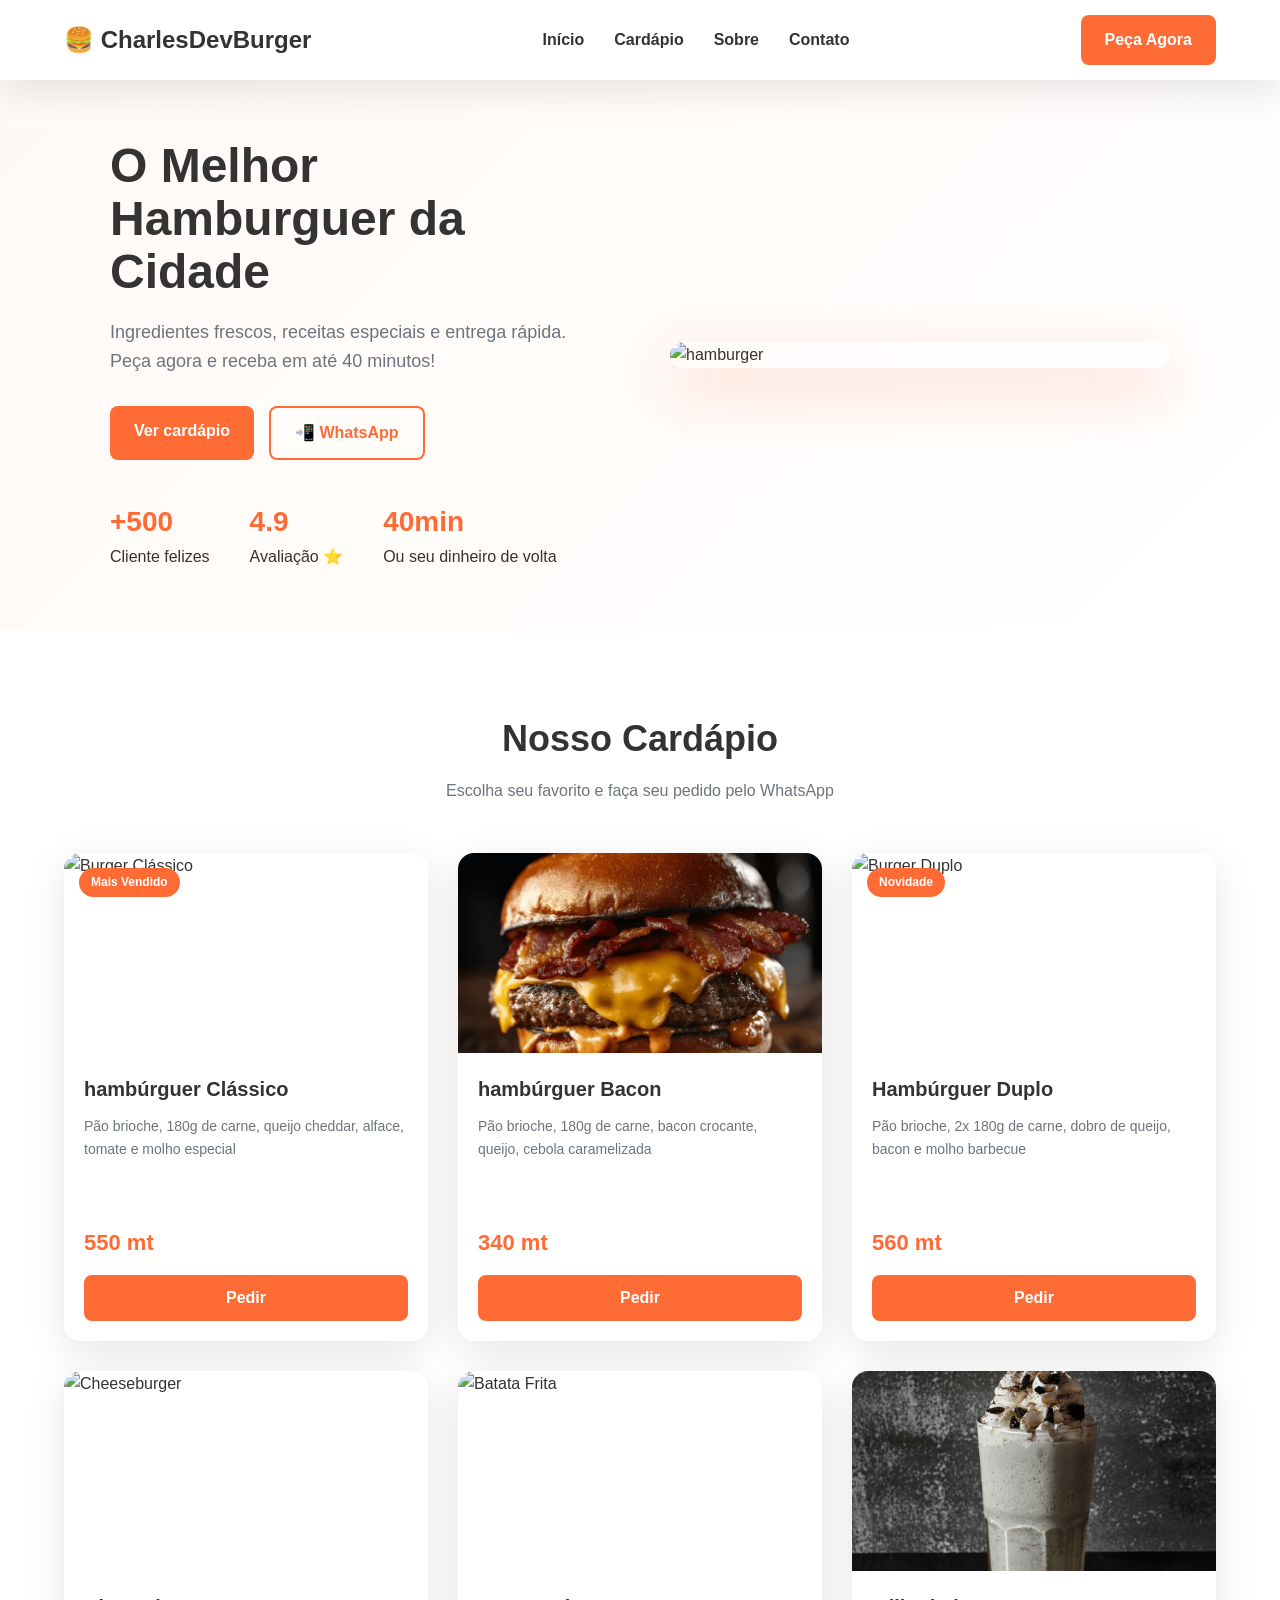
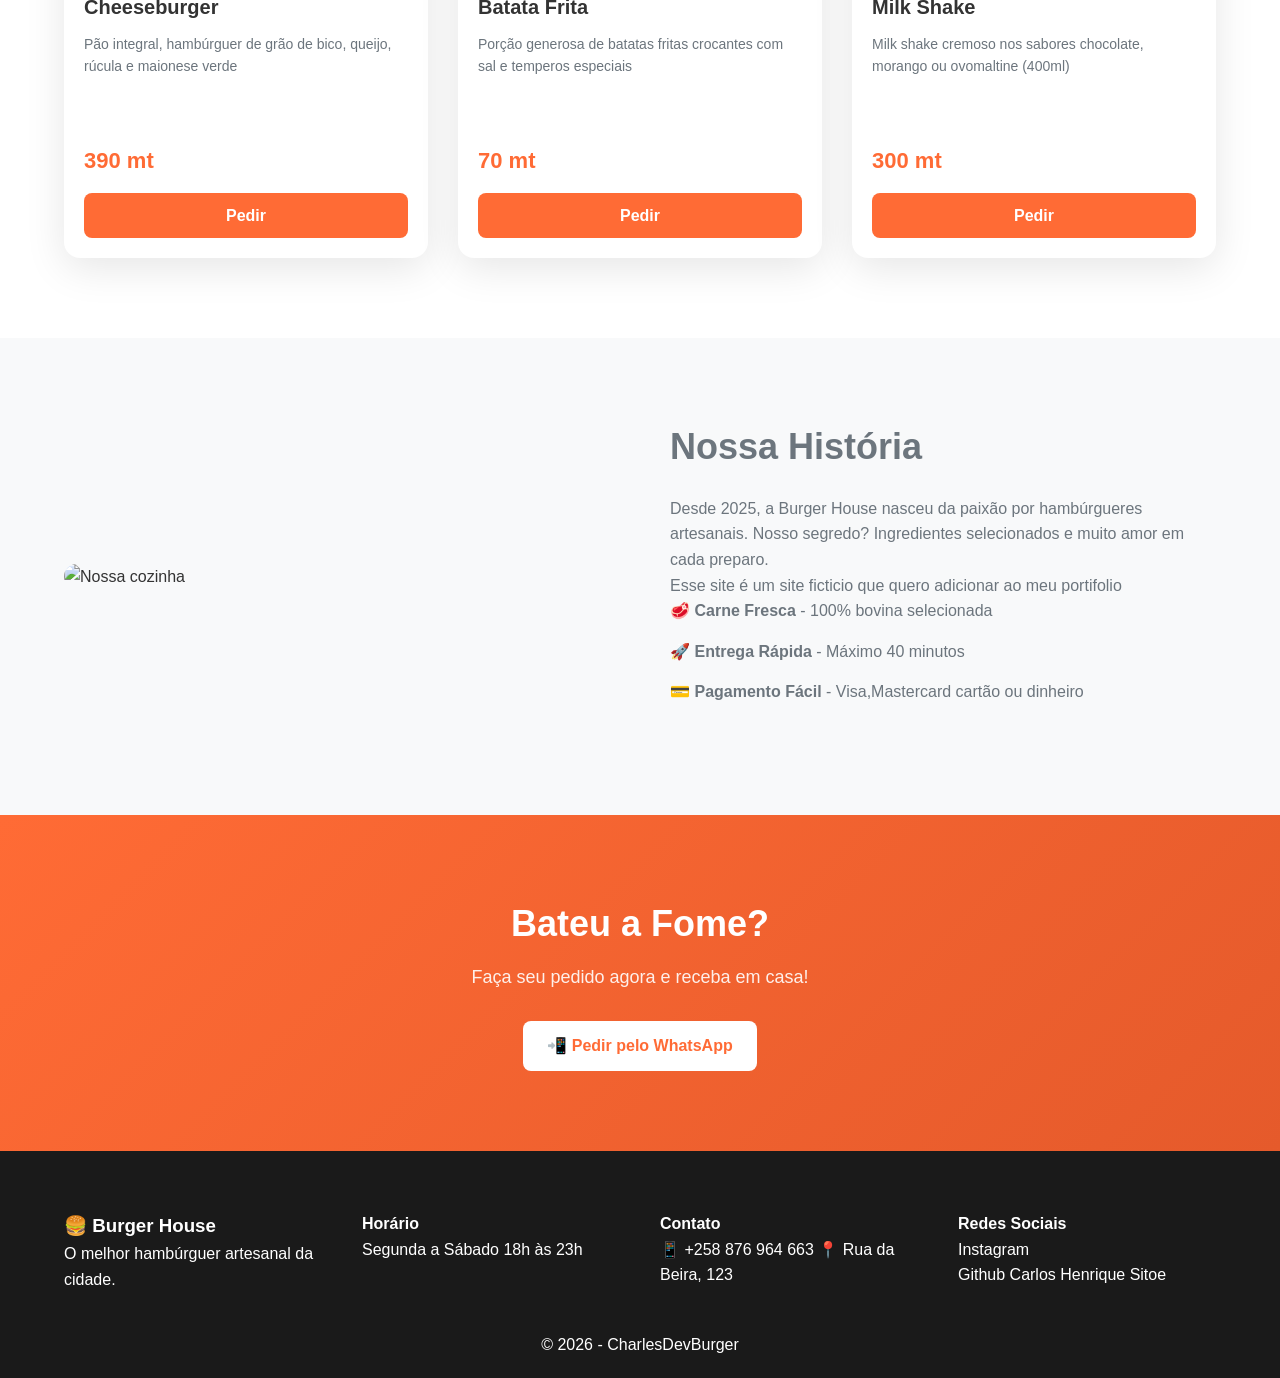
==== index.html @ 007f82c2 "Oct 30, 2026, 6:38 PM" ====
<!DOCTYPE html>
<html lang="pt-br">

<head>
    <meta charset="UTF-8">
    <meta name="viewport" content="width=device-width, initial-scale=1.0">
    <link rel="stylesheet" href="styles.css">
    <title>Hamburgueria do Dev</title>
</head>

<body>
    <header>
        <a href="#" class="logo">🍔 CharlesDevBurger</a>
        <nav>
            <a href="#">Início</a>
            <a href="#cardapio">Cardápio</a>
            <a href="#sobre">Sobre</a>
            <a href="#contato">Contato</a>
        </nav>
        <a href="#cardapio" class="btn">Peça Agora</a>
    </header>

    <section id="home" class="hero-wrapper">
        <article class="hero">
            <div>
                <h1>O Melhor Hamburguer da Cidade</h1>
                <p>Ingredientes frescos, receitas especiais e entrega rápida. Peça agora e receba em até 40 minutos!</p>
                <nav class="hero-buttons">
                    <a id="#cardapio" class="btn">Ver cardápio</a>
                    <a href="https://wa.me/+258876964663" class="btn btn-outline">📲 WhatsApp</a>
                </nav>
                <ul class="hero-stats">
                    <li>
                        <strong>+500</strong>
                        Cliente felizes
                    </li>
                    <li>
                        <strong>4.9</strong>
                        Avaliação ⭐
                    </li>
                    <li>
                        <strong>40min</strong>
                        Ou seu dinheiro de volta
                    </li>

                </ul>
            </div>

            <img alt="hamburger"
                src="https://images.unsplash.com/photo-1568901346375-23c9450c58cd?q=80&w=999&auto=format&fit=crop&ixlib=rb-4.1.0&ixid=M3wxMjA3fDB8MHxwaG90by1wYWdlfHx8fGVufDB8fHx8fA%3D%3D">
        </article>
    </section>

    <section id="cardapio" class="cardapio">
        <h2>Nosso Cardápio</h2>
        <p>Escolha seu favorito e faça seu pedido pelo WhatsApp</p>

        <ul class="menu-grid">
            <li>
                <img src="https://images.unsplash.com/photo-1553979459-d2229ba7433b?w=400&h=300&fit=crop"
                    alt="Burger Clássico">
                <span class="badge">Mais Vendido</span>
                <h3>hambúrguer Clássico</h3>
                <p>Pão brioche, 180g de carne, queijo cheddar, alface, tomate e molho especial</p>
                <strong>550 mt</strong>
                <a href="https://wa.me/+258876964663?text=Olá! Gostaria de pedir um Burger Clássico"
                    class="btn">Pedir</a>
            </li>

            <li>
                <img src="./images/Receita de Hambúrguer com Cheddar e Bacon_ Um Clássico Irresistível.jpeg"
                    alt="Burger Bacon">
                <h3>hambúrguer Bacon</h3>
                <p>Pão brioche, 180g de carne, bacon crocante, queijo, cebola caramelizada</p>
                <strong>340 mt</strong>
                <a href="https://wa.me/+258876964663?text=Olá! Gostaria de pedir um Burger Bacon" class="btn">Pedir</a>
            </li>

            <li>
                <img src="https://images.unsplash.com/photo-1572802419224-296b0aeee0d9?w=400&h=300&fit=crop"
                    alt="Burger Duplo">
                <span class="badge hot">Novidade</span>
                <h3>Hambúrguer Duplo</h3>
                <p>Pão brioche, 2x 180g de carne, dobro de queijo, bacon e molho barbecue</p>
                <strong>560 mt</strong>
                <a href="https://wa.me/+258876964663?text=Olá! Gostaria de pedir um Burger Duplo" class="btn">Pedir</a>
            </li>

            <li>
                <img src="./images/Cheeseburger2222.jpg"
                    alt="Cheeseburger">
                <h3>Cheeseburger</h3>
                <p>Pão integral, hambúrguer de grão de bico, queijo, rúcula e maionese verde</p>
                <strong>390 mt</strong>
                <a href="https://wa.me/+258876964663?text=Olá! Gostaria de pedir um Cheeseburger" class="btn">Pedir</a>
            </li>

            <li>
                <img src="https://images.unsplash.com/photo-1630384060421-cb20d0e0649d?w=400&h=300&fit=crop"
                    alt="Batata Frita">
                <h3>Batata Frita</h3>
                <p>Porção generosa de batatas fritas crocantes com sal e temperos especiais</p>
                <strong>70 mt</strong>
                <a href="https://wa.me/+258876964663?text=Olá! Gostaria de pedir uma Batata Frita" class="btn">Pedir</a>
            </li>

            <li>
                <img src="./images/Milkshake2.jpg"
                    alt="Milk Shake">
                <h3>Milk Shake</h3>
                <p>Milk shake cremoso nos sabores chocolate, morango ou ovomaltine (400ml)</p>
                <strong>300 mt</strong>
                <a href="https://wa.me/+258876964663?text=Olá! Gostaria de pedir um Milk Shake" class="btn">Pedir</a>
            </li>
        </ul>

    </section>

    <section id="sobre" class="sobre">
        <img src="https://images.unsplash.com/photo-1466978913421-dad2ebd01d17?w=600&h=500&fit=crop"
            alt="Nossa cozinha">
        <article>
            <h2>Nossa História</h2>
            <p>Desde 2025, a Burger House nasceu da paixão por hambúrgueres artesanais. Nosso segredo? Ingredientes
                selecionados e muito amor em cada preparo.</p>
                <p>Esse site é um site ficticio que quero adicionar ao meu portifolio</p>
            <ul>
                <li>🥩 <strong>Carne Fresca</strong> - 100% bovina selecionada</li>
                <li>🚀 <strong>Entrega Rápida</strong> - Máximo 40 minutos</li>
                <li>💳 <strong>Pagamento Fácil</strong> - Visa,Mastercard cartão ou dinheiro</li>
            </ul>
        </article>

    </section>

    <section id="cta" class="cta">
        <h2>Bateu a Fome?</h2>
        <p>Faça seu pedido agora e receba em casa!</p>
        <a href="https://wa.me/+258876964663" class="btn btn-light">📲 Pedir pelo WhatsApp</a>
    </section>

    <footer id="contacto">
        <section>
            <h3>🍔 Burger House</h3>
            <p>O melhor hambúrguer artesanal da cidade.</p>
        </section>

        <section>
            <h4>Horário</h4>
            <p>Segunda a Sábado 18h às 23h</p>
        </section>

        <section>
            <h4>Contato</h4>
            <p>📱 +258 876 964 663
                📍 Rua da Beira, 123</p>
        </section>

        <section>
            <h4>Redes Sociais</h4>
            <p>Instagram</p>
            <p>Github Carlos Henrique Sitoe</p>
        </section>

        <div class="copy">
            <p>© 2026 - CharlesDevBurger</p>
        </div>
    </footer>

</body>

</html>
---- styles.css ----
* {
    margin: 0;
    padding: 0;
    box-sizing: border-box;
}

:root {
    --primary: #ff6b35;
    --dark: #1a1a1a;
    --gray: #6c757d;
    --light: #f8f9fa;
    --radius: 16px;
    --shadow: 0 10px 40px rgba(0, 0, 0, 0.1);
}

body {
    font-family: Arial, Helvetica, sans-serif;
    line-height: 1.6;
    color: #333;
}

a {
    text-decoration: none;
    color: inherit;
}

img {
    max-width: 100%;
    display: block;
}

ul {
    list-style: none;
}

html {
    scroll-behavior: smooth;
}

.btn {
    background: var(--primary);
    display: inline-block;
    padding: 12px 24px;
    color: #fff;
    border-radius: 8px;
    font-weight: 600;
    transition: 0.3s;
    cursor: pointer;
}

.btn:hover {
    filter: brightness(0.9);
    transform: translateY(-2px);
}

.btn-outline {
    background: transparent;
    border: 2px solid var(--primary);
    color: var(--primary);
}

.btn-outline:hover {
    background-color: var(--primary);
    color: #fff;
}

.btn-light {
    background-color: #fff;
    color: var(--primary);
}

.logo {
    font-size: 24px;
    font-weight: 700;
}

header {
    position: fixed;
    inset: 0 0 auto 0;
    display: flex;
    align-items: center;
    justify-content: space-between;
    padding: 15px 5%;
    background: #fff;
    box-shadow: var(--shadow);
    z-index: 99;
}

header nav {
    display: flex;
    gap: 30px;
}

header nav a {
    font-weight: 600;
}

header nav a:hover {
    color: var(--primary);
}

.hero-wrapper {
    background: linear-gradient(135deg, #fff9f5, white);
    padding-top: 80px;
}

.hero {
    display: grid;
    grid-template-columns: 1fr 1fr;
    align-items: center;
    gap: 60px;
    max-width: 1100px;
    margin: 0 auto;
    padding: 60px 20px;
}

.hero h1 {
    font-size: 48px;
    line-height: 1.1;
    margin-bottom: 20px;
}

.hero p {
    font-size: 18px;
    color: var(--gray);
    margin-bottom: 30px;
}

.hero img {
    border-radius: var(--radius);
    box-shadow: 0 20px 60px rgba(255,107,53,0.3);
}

.hero-buttons {
    display: flex;
    gap: 15px;
    margin-bottom: 40px;
}

.hero-stats {
    display: flex;
    gap: 40px;
}

.hero-stats li {
    display: flex;
    flex-direction: column;
}

.hero-stats span {
    font-size: 14px;
    color: var(--gray);
}

.hero-stats strong {
    font-size: 28px;
    color: var(--primary);
}

.cardapio {
    padding: 80px 5%;
    text-align: center;
}

.cardapio h2 {
    font-size: 36px;
    margin-bottom: 10px;
}

.cardapio p {
    color: var(--gray);
    margin-bottom: 50px;
}

.menu-grid {
    display: grid;
    grid-template-columns: repeat(auto-fit, minmax(300px, 1fr));
    gap: 30px;
    max-width: 1200px;
    margin: 0 auto;
}

.menu-grid li {
    position: relative;
    background-color: #fff;
    border-radius: var(--radius);
    overflow: hidden;
    box-shadow: var(--shadow);
    text-align: left;
}

.menu-grid li img {
    width: 100%;
    height: 200px;
    object-fit: cover;
}

.badge {
    position: absolute;
    top: 15px;
    left: 15px;
    background-color: var(--primary);
    color: #fff;
    padding: 5px 12px;
    border-radius: 20px;
    font-size: 12px;
    font-weight: 600;
}

.menu-grid h3 {
    padding: 20px 20px 10px;
    font-size: 20px;
}

.menu-grid  p {
    padding: 0 20px;
    font-size: 14px;
    color: var(--gray);
}

.menu-grid strong {
    display: block;
    padding: 15px 20px 0;
    font-size: 22px;
    color: var(--primary);
}

.menu-grid .btn {
    display: block;
    margin: 15px 20px 20px;
    text-align: center;
    padding: 10px;
}

.sobre {
    display: grid;
    grid-template-columns: 1fr 1fr;
    align-items: center;
    gap: 60px;
    padding: 80px 5%;
    background-color: var(--light);
}

.sobre img {
    border-radius: var(--radius);
    box-sizing: var(--shadow);
}

.sobre h2 {
    font-size: 36px;
    margin-bottom: 20px;
}

.sobre article {
    color: var(--gray);
    margin-bottom: 30px;
}

.sobre ul {
    display: flex;
    flex-direction: column;
    gap: 15px;
}

.cta {
    padding: 80px 5%;
    text-align: center;
    background: linear-gradient(135deg,var(--primary), #e55a2b);
}

.cta h2 {
    font-size: 36px;
    color: #fff;
    margin-bottom: 10px;
}

.cta p {
    color: rgba(255,255,255,0.9);
    font-size: 18px;
    margin-bottom: 30px;
}

footer {
    display: grid;
    grid-template-columns: repeat(4,1fr);
    gap: 40px;
    padding: 60px 5% 20px;
    background: var(--dark);
    color: #fff;
}

footer .copy {
    grid-column: 1/-1;
    text-align: center;
}
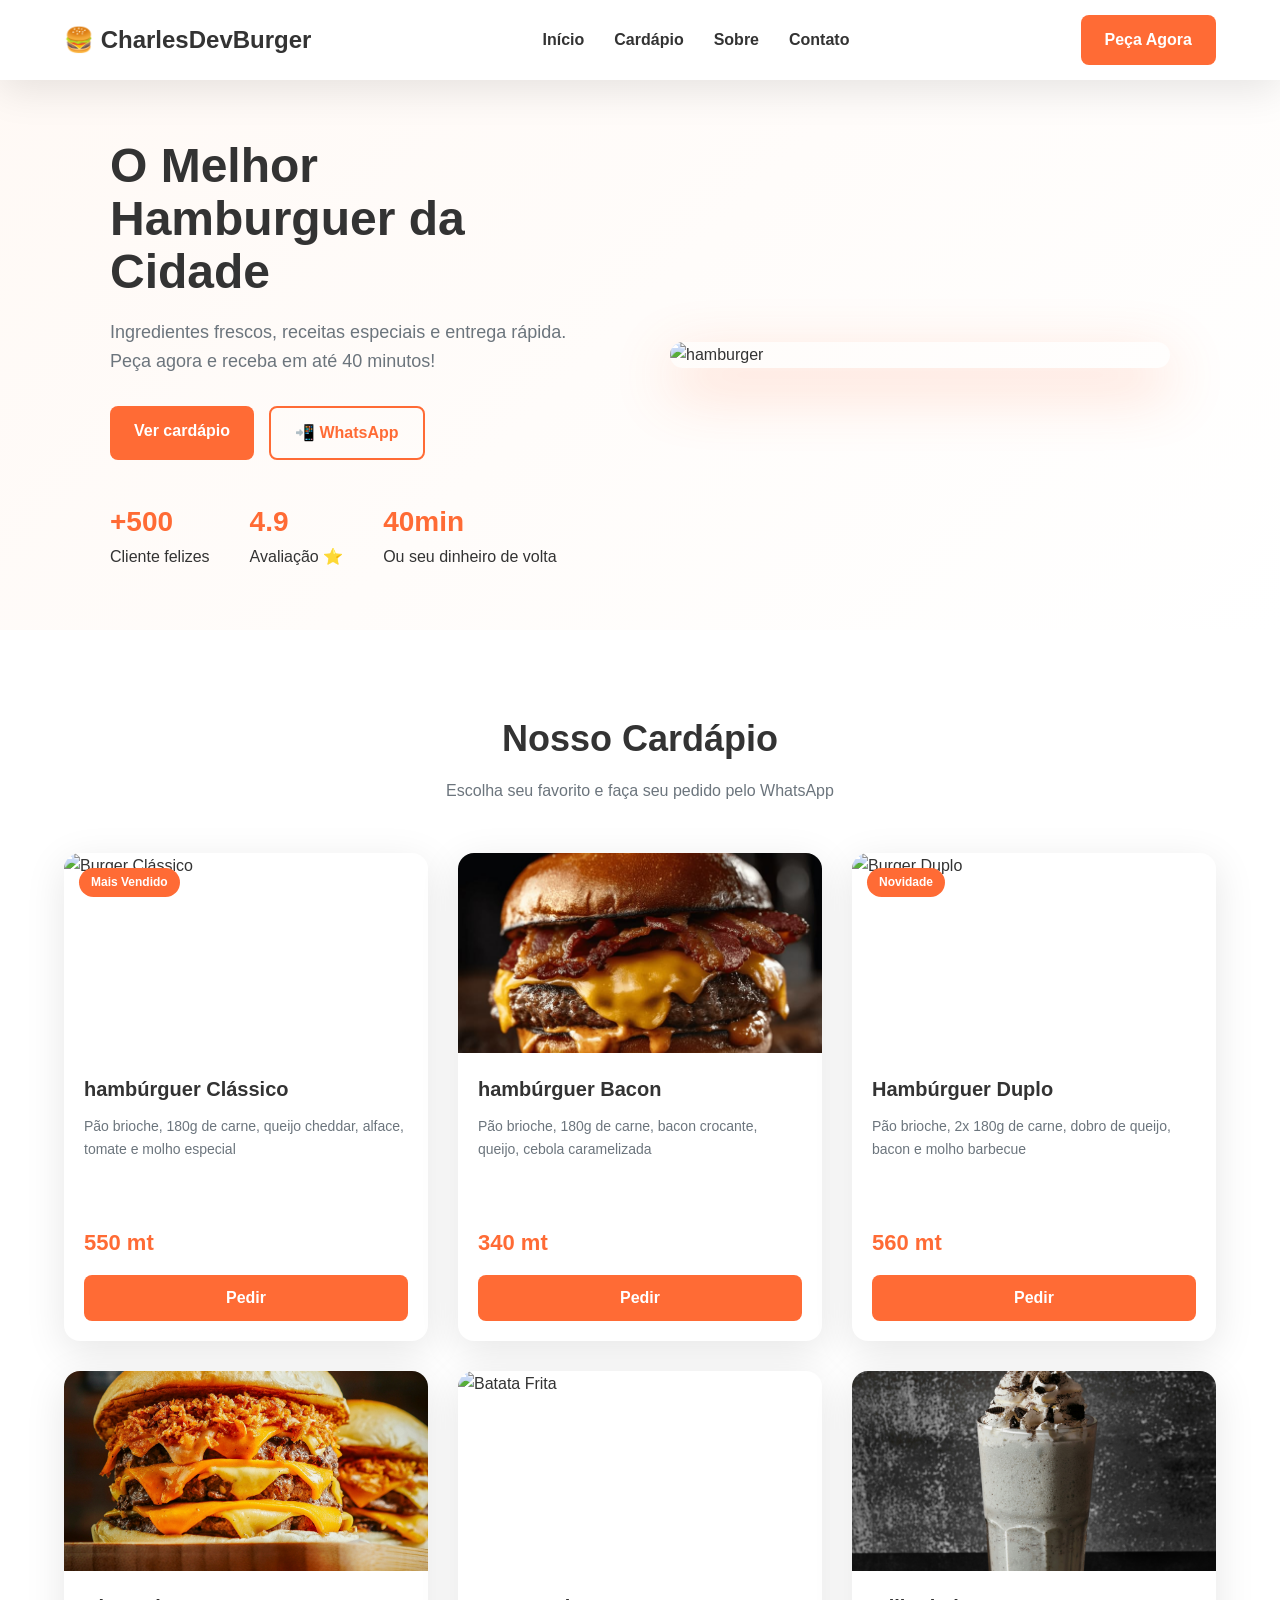
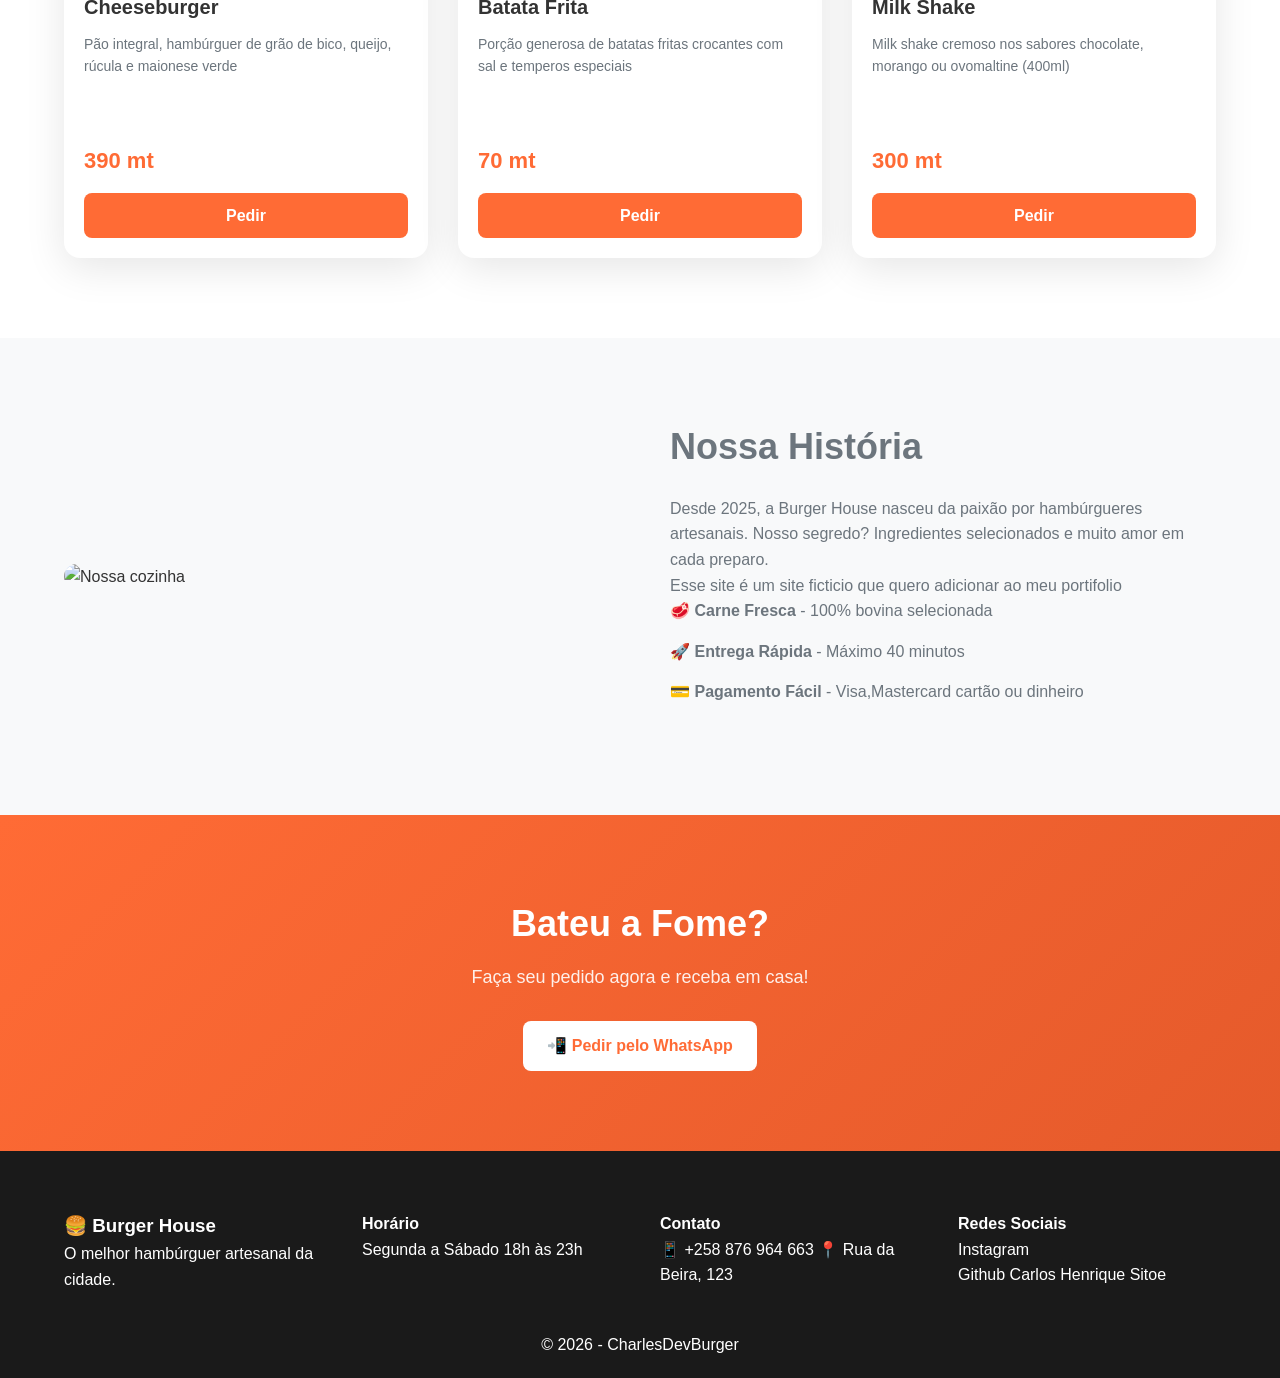
==== commit d06b7375: "Oct 30, 2026, 6:39 PM" ====
--- a/index.html
+++ b/index.html
@@ -87,7 +87,7 @@
             </li>
 
             <li>
-                <img src="./images/Cheeseburger2222.jpg"
+                <img src="./images/Cheeseburger.jpg"
                     alt="Cheeseburger">
                 <h3>Cheeseburger</h3>
                 <p>Pão integral, hambúrguer de grão de bico, queijo, rúcula e maionese verde</p>
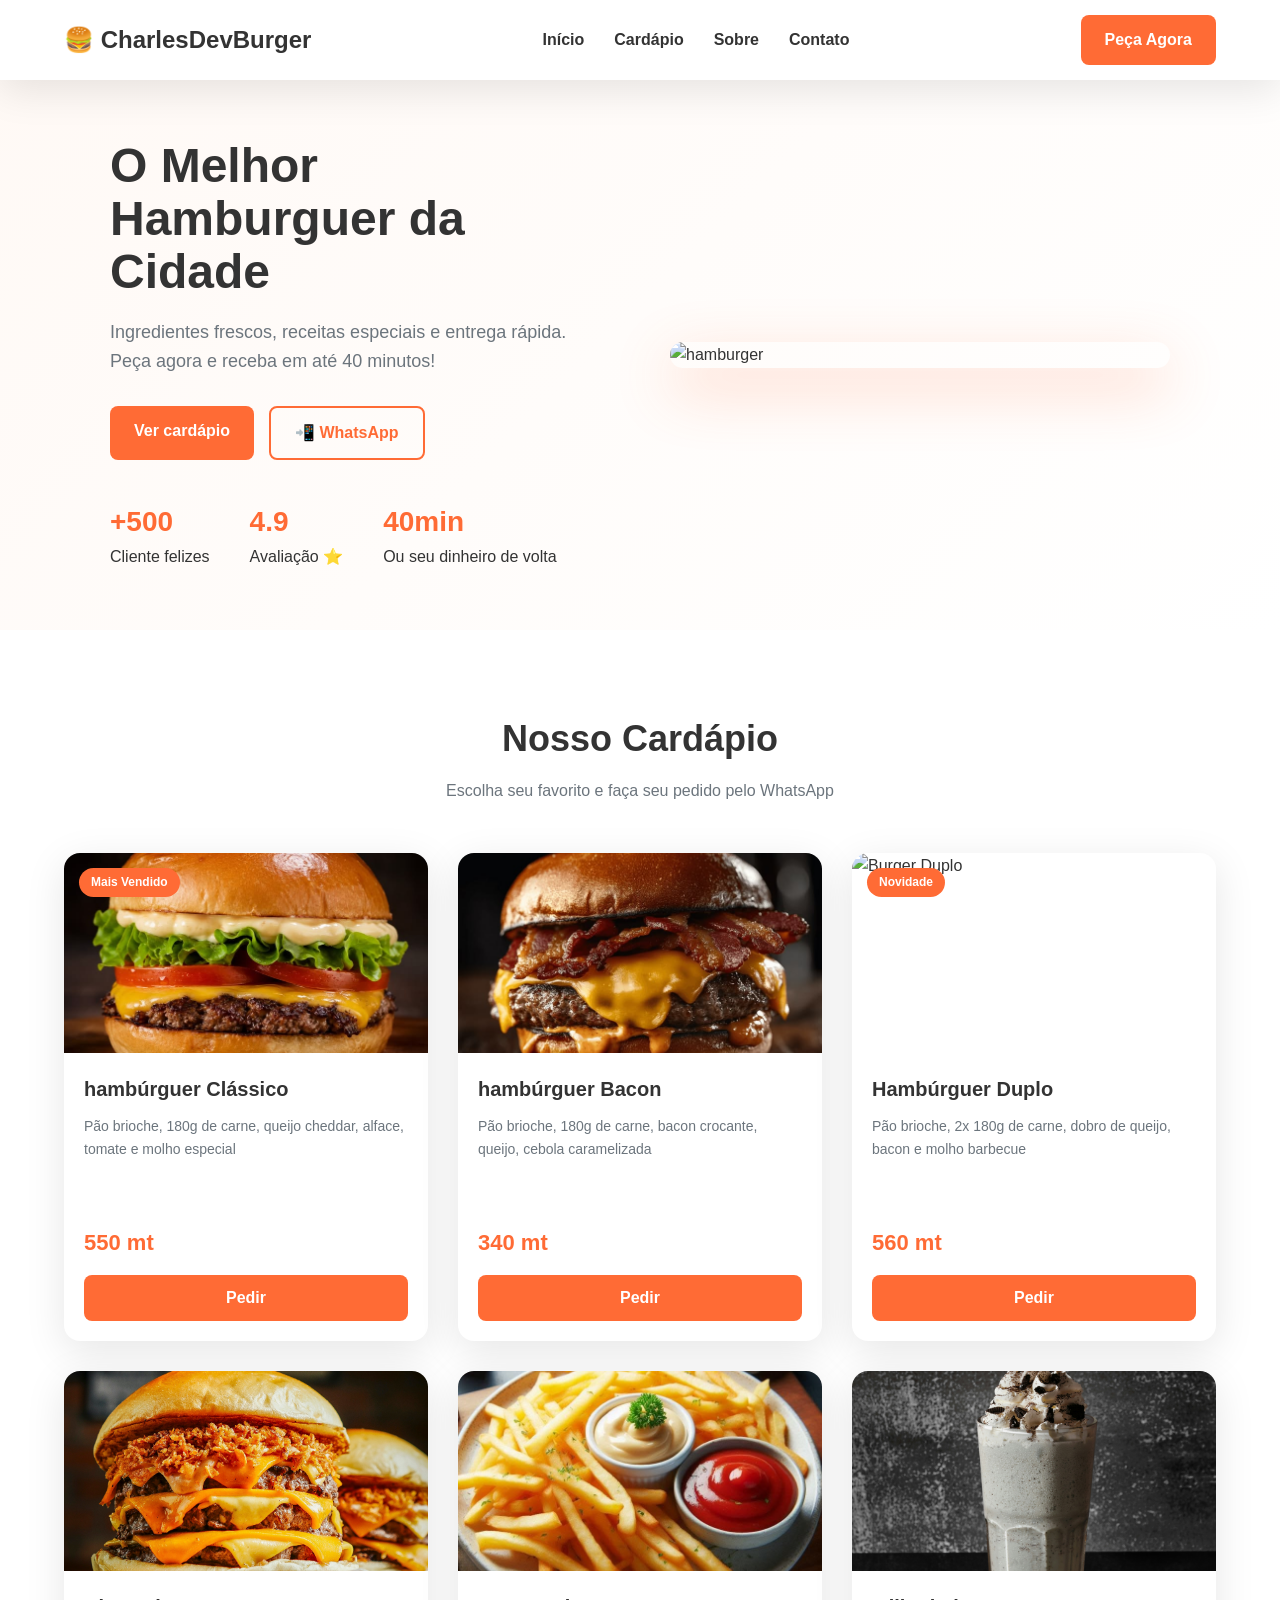
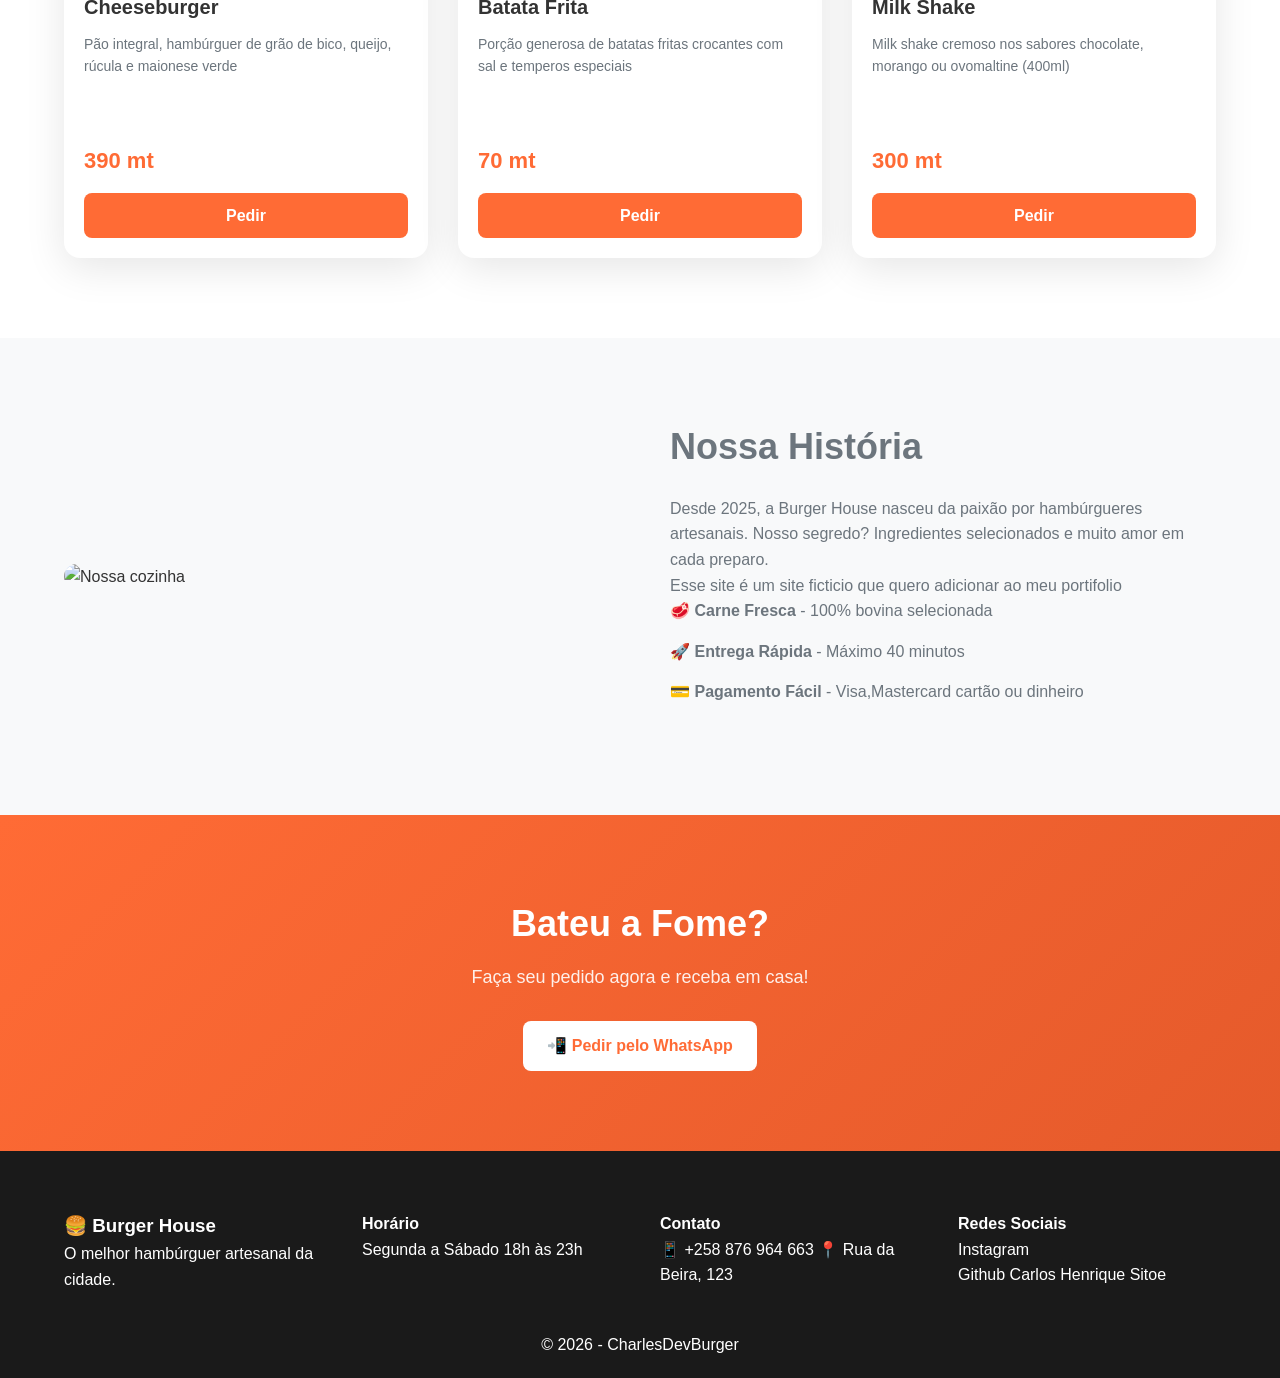
==== commit b6fbff2a: "atualizando fotos do site" ====
--- a/index.html
+++ b/index.html
@@ -57,7 +57,7 @@
 
         <ul class="menu-grid">
             <li>
-                <img src="https://images.unsplash.com/photo-1553979459-d2229ba7433b?w=400&h=300&fit=crop"
+                <img src="./images/classic.jpeg"
                     alt="Burger Clássico">
                 <span class="badge">Mais Vendido</span>
                 <h3>hambúrguer Clássico</h3>
@@ -96,7 +96,7 @@
             </li>
 
             <li>
-                <img src="https://images.unsplash.com/photo-1630384060421-cb20d0e0649d?w=400&h=300&fit=crop"
+                <img src="./images/batatas fritas.jpeg"
                     alt="Batata Frita">
                 <h3>Batata Frita</h3>
                 <p>Porção generosa de batatas fritas crocantes com sal e temperos especiais</p>
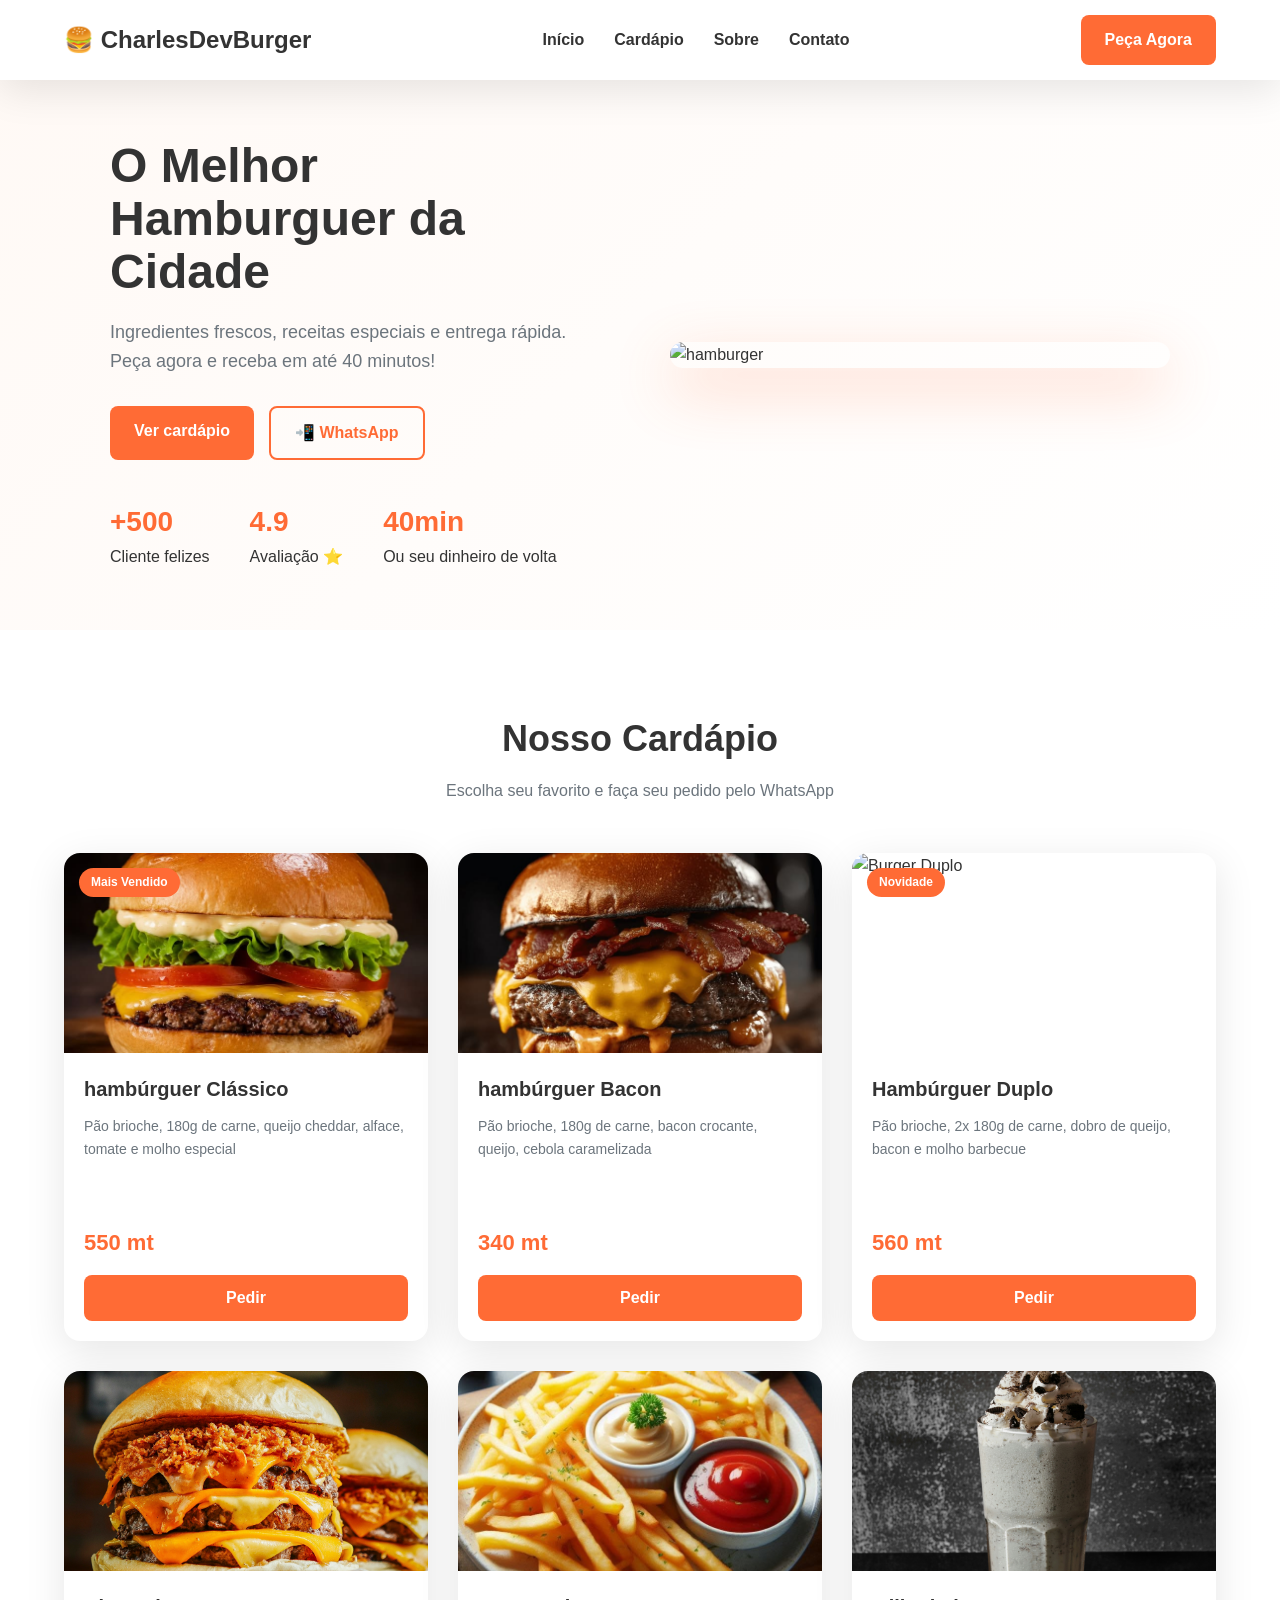
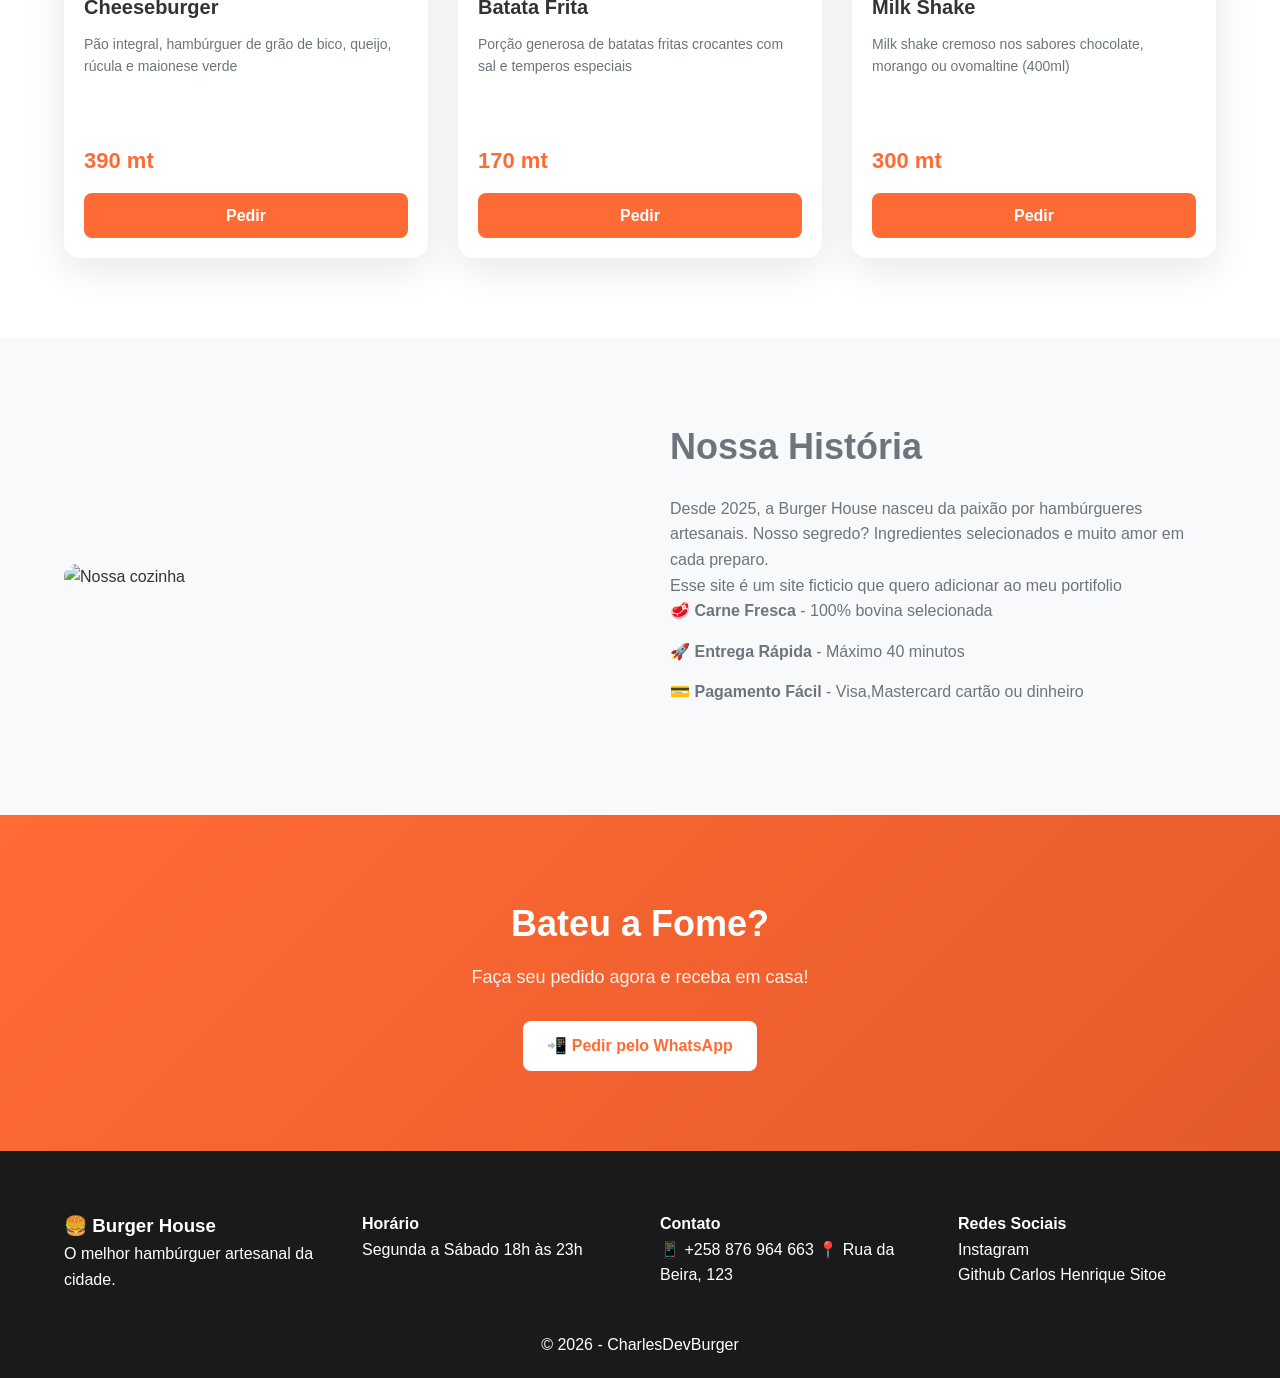
==== commit a301b0e2: "Oct 30, 2026, 7:00 PM" ====
--- a/index.html
+++ b/index.html
@@ -63,7 +63,7 @@
                 <h3>hambúrguer Clássico</h3>
                 <p>Pão brioche, 180g de carne, queijo cheddar, alface, tomate e molho especial</p>
                 <strong>550 mt</strong>
-                <a href="https://wa.me/+258876964663?text=Olá! Gostaria de pedir um Burger Clássico"
+                <a href="https://wa.me/+258876964663?text=Olá! Gostaria de pedir um Hambúrguer Clássico"
                     class="btn">Pedir</a>
             </li>
 
@@ -73,7 +73,7 @@
                 <h3>hambúrguer Bacon</h3>
                 <p>Pão brioche, 180g de carne, bacon crocante, queijo, cebola caramelizada</p>
                 <strong>340 mt</strong>
-                <a href="https://wa.me/+258876964663?text=Olá! Gostaria de pedir um Burger Bacon" class="btn">Pedir</a>
+                <a href="https://wa.me/+258876964663?text=Olá! Gostaria de pedir um Hambúrguer Bacon" class="btn">Pedir</a>
             </li>
 
             <li>
@@ -83,7 +83,7 @@
                 <h3>Hambúrguer Duplo</h3>
                 <p>Pão brioche, 2x 180g de carne, dobro de queijo, bacon e molho barbecue</p>
                 <strong>560 mt</strong>
-                <a href="https://wa.me/+258876964663?text=Olá! Gostaria de pedir um Burger Duplo" class="btn">Pedir</a>
+                <a href="https://wa.me/+258876964663?text=Olá! Gostaria de pedir um Hambúrguer Duplo" class="btn">Pedir</a>
             </li>
 
             <li>
@@ -100,7 +100,7 @@
                     alt="Batata Frita">
                 <h3>Batata Frita</h3>
                 <p>Porção generosa de batatas fritas crocantes com sal e temperos especiais</p>
-                <strong>70 mt</strong>
+                <strong>170 mt</strong>
                 <a href="https://wa.me/+258876964663?text=Olá! Gostaria de pedir uma Batata Frita" class="btn">Pedir</a>
             </li>
 
